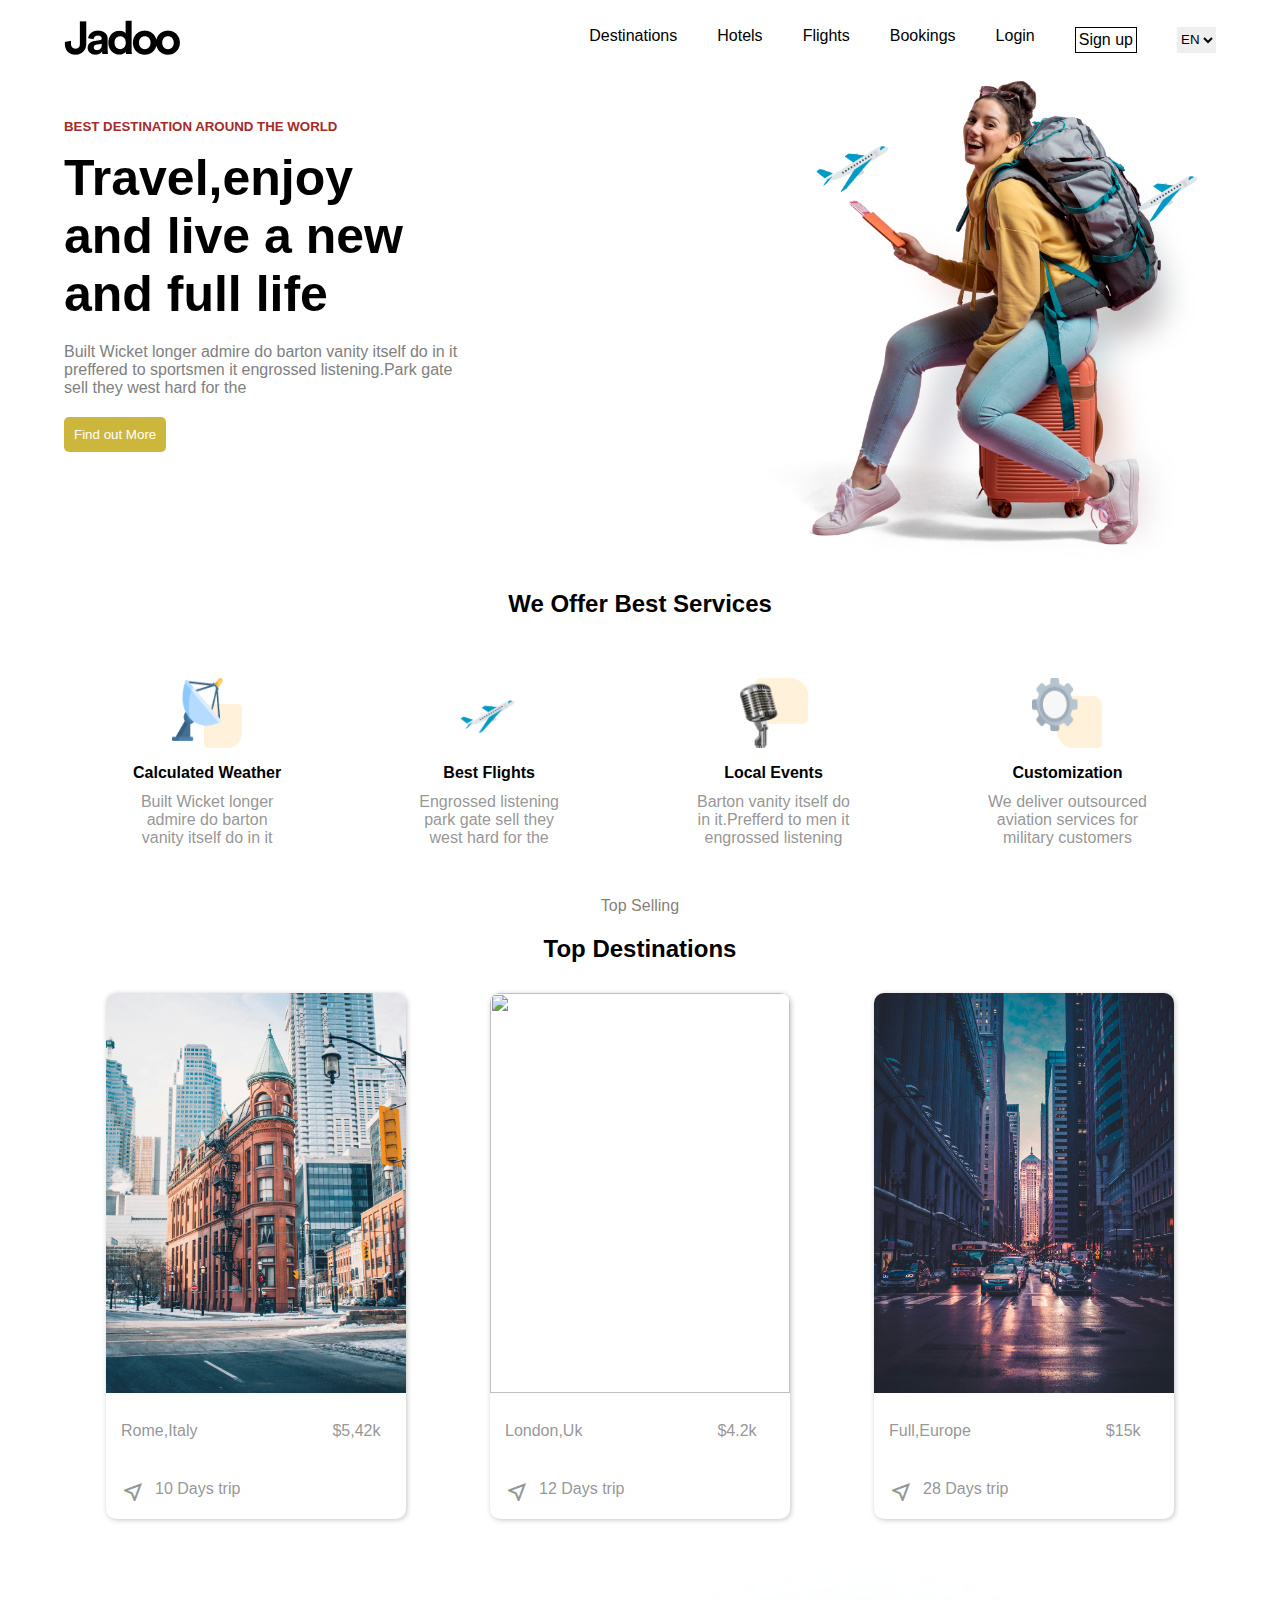
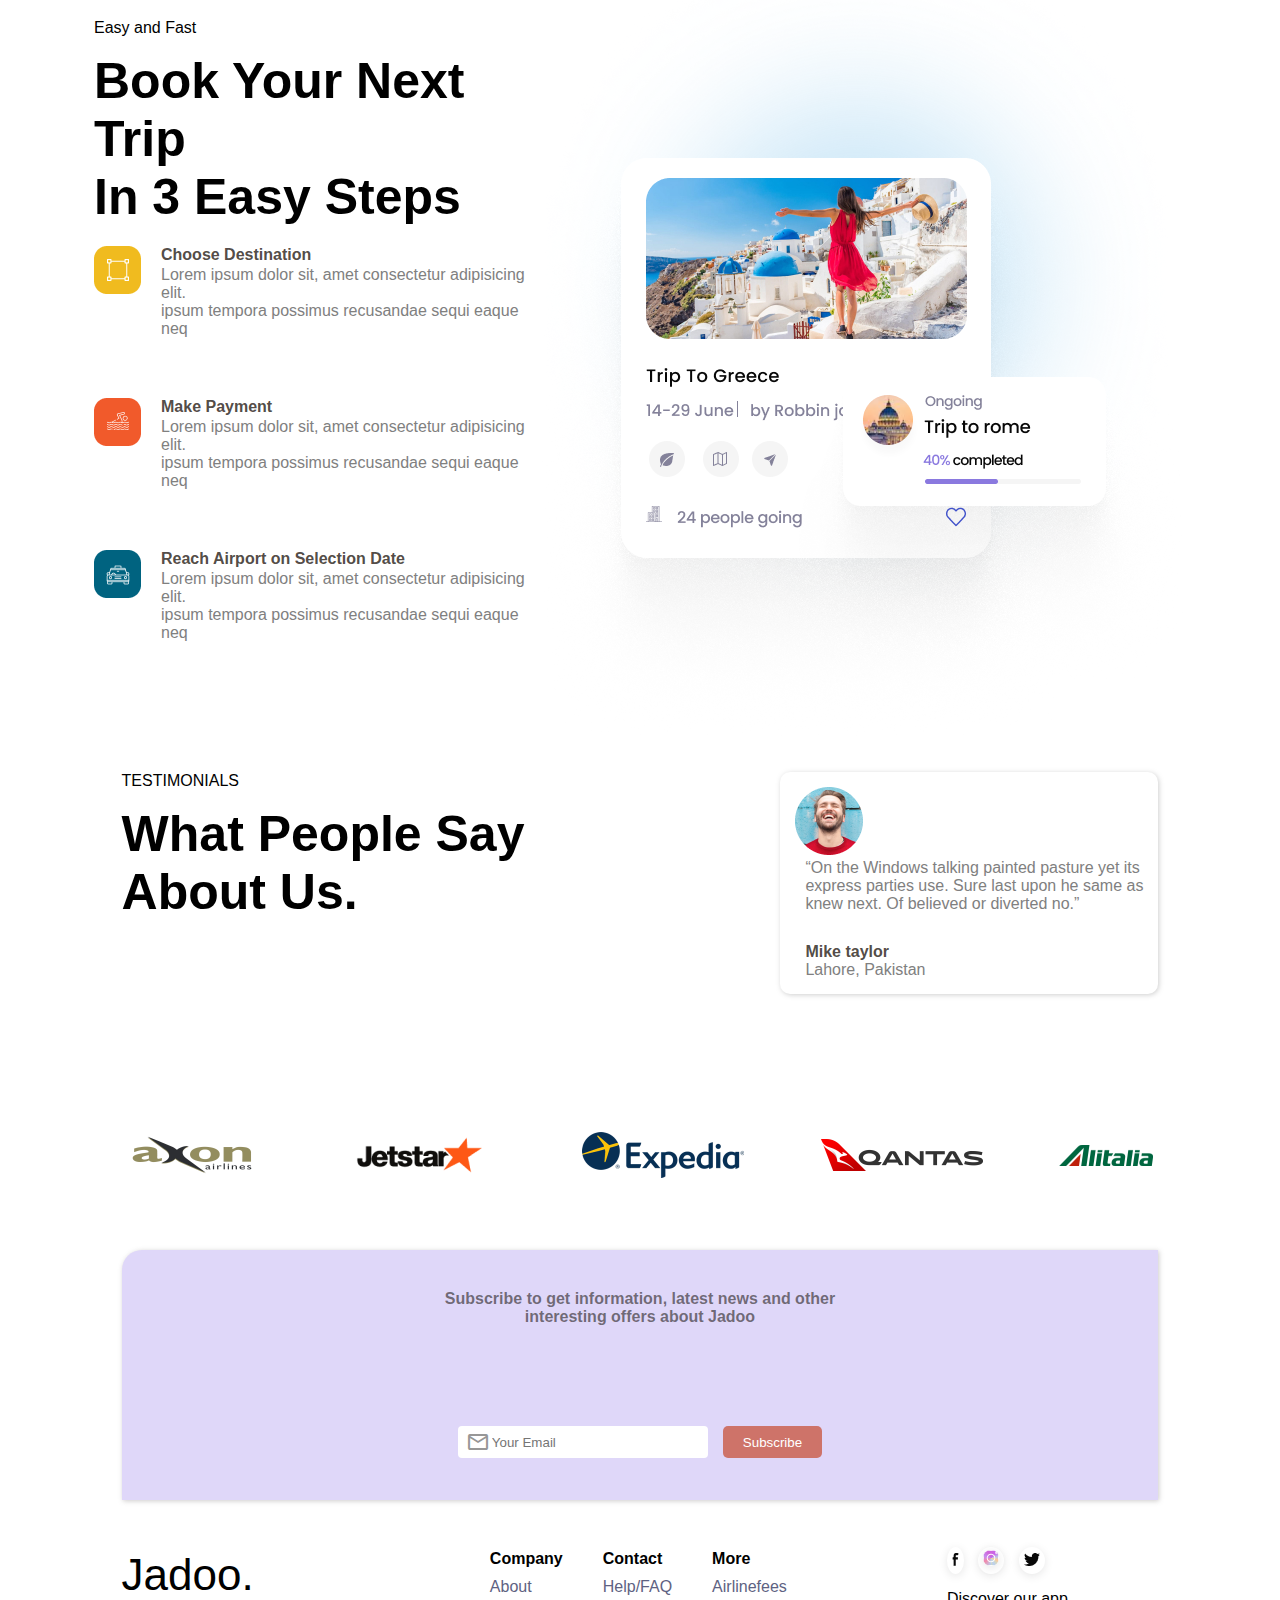
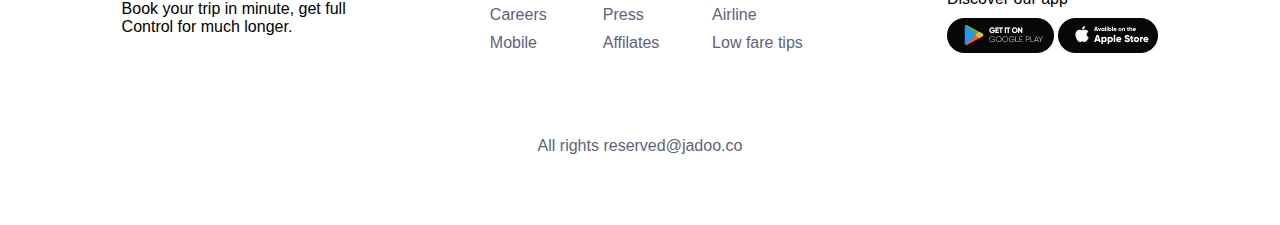
==== Landing Page/index.html @ abda8773 "landing page" ====
<!DOCTYPE html>
<html lang="en">
  <head>
    <meta charset="UTF-8" />
    <meta name="viewport" content="width=device-width, initial-scale=1.0" />
    <title>Travel Website</title>
    <link rel="stylesheet" href="index.css" />
    <link
      rel="stylesheet"
      href="https://fonts.googleapis.com/css2?family=Material+Symbols+Outlined:opsz,wght,FILL,GRAD@48,400,0,0"
    />
  </head>
  <body>
    <!--nav bar-->
    <div class="nav-container container">
      <div class="logo">
        <img src="Images/Jadoo.png" alt="" />
      </div>
      <nav class="nav">
        <a href="#">Destinations</a>
        <a href="#">Hotels</a>
        <a href="#">Flights</a>
        <a href="#">Bookings</a>
        <a href="#">Login</a>
        <a class="signup" href="#">Sign up</a>
        <select name="" id="dropdown">
          <option value="">EN</option>
        </select>
      </nav>
    </div>
    <!--hero-section-->
    <div class="hero-section container">
      <div>
        <h5>BEST DESTINATION AROUND THE WORLD</h5>
        <h1>
          Travel,enjoy <br />
          and live a new <br />
          and full life
        </h1>
        <p>
          Built Wicket longer admire do barton vanity itself do in it <br />
          preffered to sportsmen it engrossed listening.Park gate <br />
          sell they west hard for the
        </p>
        <button>Find out More</button>
      </div>
      <div>
        <img src="Images/Image.png" alt="" width="500px" />
      </div>
    </div>
    <!--service-section-->
    <div class="container">
      <h2 class="services">We Offer Best Services</h2>
      <div class="service-section">
        <div class="servicescard">
          <div class="Image">
            <img src="Images/Group 48.png" alt="" width="70px" />
          </div>
          <h4>Calculated Weather</h4>
          <p>
            Built Wicket longer <br />admire do barton <br />vanity itself do in
            it
          </p>
        </div>
        <div class="servicescard">
          <div class="Image">
            <img src="Images/plane.png" alt="" width="80px" />
          </div>
          <h4>Best Flights</h4>
          <p>
            Engrossed listening<br />park gate sell they<br />west hard for the
          </p>
        </div>
        <div class="servicescard">
          <div class="Image">
            <img src="Images/Group 50.png" alt="" width="70px" />
          </div>
          <h4>Local Events</h4>
          <p>
            Barton vanity itself do <br />in it.Prefferd to men it<br />engrossed
            listening
          </p>
        </div>
        <div class="servicescard">
          <div class="Image">
            <img src="Images/Group 49.png" alt="" width="70px" />
          </div>
          <h4>Customization</h4>
          <p>
            We deliver outsourced <br />aviation services for <br />military
            customers
          </p>
        </div>
      </div>
      <!--Destination section-->
    <div>
      <p class="intro-text">Top Selling</p>
      <h2 class="header">Top Destinations</h2>
      <div class="destination"> 
        <div class="card"> 
          <img src="Images/pic1.jpg" alt="">
          <div class="city"> 
            <p>Rome,Italy</p>
            <p>$5,42k</p>
          </div>
          <div class="span-tag">
          <span class="material-symbols-outlined">
            near_me
            </span>
            <span>10 Days trip</span>
          </div>
        </div>
        
        <div class="card">
          <img src="Images/pic2.jpg" alt="">
          <div class="city"> 
            <p>London,Uk</p>
            <p>$4.2k</p>
          </div>
          <div class="span-tag">
          <span class="material-symbols-outlined">
            near_me
            </span>
            <span>12 Days trip</span>
          </div>
        </div>
        <div class="card">
          <img src="Images/pic3.jpg" alt="">
          <div class="city"> 
            <p>Full,Europe</p>
            <p>$15k</p>
          </div>
          <div class="span-tag">
          <span class="material-symbols-outlined">
            near_me
            </span>
            <span>28 Days trip</span>
        </div>
      </div>
    </div>
    <!--Book a trip-->
    <div class="book-a-trip-wrapper"> 
      <!-- first child -->
      <div> 
        <p class="para">Easy and Fast</p>
        <h1 class="header-title">Book Your Next Trip <br>In 3 Easy Steps</h1>
        <div  class="image-text">
          <div>
            <div><img src="Images/Group 7.png" alt=""></div>
            <div>
              <h4>Choose Destination</h4>
              <p>Lorem ipsum dolor sit, amet consectetur adipisicing elit. <br>
                 ipsum tempora possimus recusandae sequi eaque neq</p>
            </div>
          </div>
          <div>
            <div><img src="Images/Group 12.png" alt=""></div>
            <div>
              <h4>Make Payment</h4>
              <p>Lorem ipsum dolor sit, amet consectetur adipisicing elit. <br>
                 ipsum tempora possimus recusandae sequi eaque neq</p>
            </div>
          </div>
          <div>
            <div><img src="Images/Group 11.png" alt=""></div>
            <div>
              <h4>Reach Airport on Selection Date</h4>
              <p>Lorem ipsum dolor sit, amet consectetur adipisicing elit. <br>
                 ipsum tempora possimus recusandae sequi eaque neq</p>
            </div>
          </div>
        </div>
      </div>
      <!-- end of first child -->

      <!-- second -->     
      <div>
        <img src="Images/image1.png" alt="">
      </div>
      <!-- end of image -->
    </div>
    <!-- </div> -->

    <!--Testimonial-section-->
    <div class="testimonial-section container"> 
      <!--first child-->
      <div>
        <p>TESTIMONIALS</p>
        <h1>What People Say <br> About Us.</h1>
      </div>
      <!--end of first child-->

      <!--second child-->
      <div class="testimonial">
        <!--img-->
        <div>
          <img src="Images/IMG.png" alt="">
        </div>
        <!--end of img-->
        <div>
          <p>“On the Windows talking painted pasture yet its <br> express parties use. Sure last upon he same as <br> knew next. Of believed or diverted no.”</p>
        </div>
        <div class="info">
        <p id="name-text">Mike taylor</p>
        <p>Lahore, Pakistan</p>
      </div>

      </div>
    </div>
    <!--end of testimonial-section-->

    <!--Logos-->
    <div class="logo-section container"> 
      <div>
        <img class="image-section" src="Images/image 27.png" alt="">
      </div>
      <div class="image-section">
        <img src="Images/image 28.png" alt="">
      </div>
      <div class="image-section">
        <img src="Images/image 29.png" alt="">
      </div>
      <div class="image-section">
        <img src="Images/image 30.png" alt="">
      </div>
      <div class="image-section">
        <img src="Images/image 31.png" alt="">
      </div>
    </div>
    <!--end of logos-->

    <!--subscription-section-->
    <div class="subscription-section container">
      <h4>Subscribe to get information, latest news and other <br>
        interesting offers about Jadoo</h4>
      <div class="form-wrapper">
        <div class="email-input">
          <span class="material-symbols-outlined">
            mail
            </span>
            <input type="email" placeholder="Your Email">
        </div>
        <button id="sub-btn">Subscribe</button>
        
      </div>
    </div>
 
    <!--end of subscription-section-->

    <!--footer-->
    <footer class="container"> 
     <div class="footer-container"> 
      <!--first child-->
      <div>
        <p class="company-name">Jadoo.</p>
        <p>Book your trip in minute, get full <br>
          Control for much longer.
          </p>
      </div>
      <!--end of first child-->

      <!--2nd child-->
    <div class="footer-content">
      <div>
        <h4>Company</h4>
        <p>About</p>
        <p>Careers</p>
        <p>Mobile</p>
      </div>
      <div>
        <h4>Contact</h4>
        <p>Help/FAQ</p>
        <p>Press</p>
        <p>Affilates</p>
      </div>
      <div>
        <h4>More</h4>
        <p>Airlinefees</p>
        <p>Airline</p>
        <p>Low fare tips</p>
      </div>
    </div>
      <!-- end of 2nd child-->

      <!--3rd child-->
      <div class="footer-img">
        <div class="social-media">
          <a href="facebook.com"> <img src="Images/Facebook Icon.png" alt=""></a>
          <a href="instagram.com"><img  class="img-2" src="Images/Group.png" alt=""></a>
          <a href="twitter.com"><img src="Images/Vector.png" alt=""></a>
          <!-- <img class="img-1" src="Images/Facebook Icon.png" alt="">
          <img class="img-2" src="Images/Group.png" alt="">
          <img class="img-1" src="Images/Vector.png" alt=""> -->
        </div>
        <div class="text-store">
          <p>Discover our app</p>
          <div>
            <img src="Images/Google Play.png" alt="">
            <img src="Images/Play Store.png" alt="">
          </div>
        </div>
      </div>
      <!--end of 3rd child-->
     </div>
    </footer>
    <!--end od footer-->
    <p class="rights-reserved">All rights reserved@jadoo.co</p>
    
    
  </body>
</html>
---- Landing Page/index.css ----
@import url('https://fonts.googleapis.com/css2?family=Poppins:ital,wght@0,100;0,200;0,300;0,400;0,500;0,600;0,700;0,800;0,900;1,100;1,200;1,300;1,400;1,500;1,600;1,700;1,800;1,900&family=Roboto:ital,wght@0,100;0,300;0,400;0,500;0,700;0,900;1,100;1,300;1,400;1,500;1,700;1,900&display=swap');
*{ 
    margin: 0;
    padding: 0;
    box-sizing: border-box;
}

body {
    font-family: Arial, sans-serif;
  }

.nav-container{ 
    display: flex;
    justify-content: space-between;
    align-items: center;
    padding: 20px 0;
}
.container{ 
    width: 90%;
    margin: 0 auto;
}
.nav{ 
    display: flex;
    gap: 40px;
}

.nav-container a{ 
    text-decoration: none;
    color: black;
}
.signup{ 
    border: 1px solid black;
    padding: 3px;
}
#dropdown{ 
    border: none;
}

.hero-section{ 
    display: flex;
    justify-content: space-between;
}

h5{ 
    color: brown;
    margin-top: 40px;
}
h1{ 
    font-size: 50px;
    margin-top: 15px;
}
.hero-section p{ 
    margin-top: 20px;
    color: grey;
}
.hero-section button{ 
    margin-top: 20px;
    border-radius: 5px;
    padding: 10px;
    background-color: rgba(196, 170, 28, 0.863);
    color: white;
    border: none;
}
/*service-section*/


.service-section{ 
    display: flex;
    justify-content: space-around;
    text-align: center;
}

.services{ 
    text-align: center;
    margin-top: 20px;
    margin-bottom: 30px;
}
.service-section h4{ 
    line-height: 10px;
}
.service-section p{ 
    color: black;
    margin-top: 15px;
}
.Image{ 
    display: flex;
    justify-content: center;
    width: 100%;
    height: 70px;
    margin-bottom: 20px;
}
.servicescard{ 
    padding: 30px;
    border-radius: 15px;
}
.servicescard:hover{ 
    box-shadow: 1px 1px 5px rgba(128, 127, 127, 0.377);
}
.servicescard p{ 
    color: rgba(128, 128, 128, 0.836);
}

/*Destination-section*/
.intro-text{ 
    text-align: center;
    color: rgba(107, 95, 85, 0.829);
    margin-top: 20px;
}
.destination{ 
    display: flex;
    justify-content: space-around;
    margin-bottom: 20px;
}
 .header{ 
    text-align: center;
    margin-top: 20px;
    margin-bottom: 30px;
}
 .destination img{ 
    width: 300px;
    height: 400px;
    
    
} 
.city{ 
    display: flex;
    gap: 50%;
    margin-top: 10px;
    color: rgba(128, 128, 128, 0.836);
    padding: 15px;
    
}
.span-tag{ 
    display: flex;
    gap: 10px;
    margin-top: 10px;
    padding: 15px;
}
span{ 
    color: rgba(128, 128, 128, 0.836);
}
.card{ 
    box-shadow: 1px 1px 5px rgba(61, 61, 61, 0.301);
    border-radius: 10px;
    overflow: hidden;
    height: fit-content;
}

/*book a trip*/
.book-a-trip-wrapper{ 
   margin: 30px;
   display: flex;
   justify-content: space-between;
   align-items: center;
}

.image-text{
    display: flex;
    flex-direction: column;
    gap: 10px;
}

.image-text>div{
    display: flex;
    gap: 20px;
    margin-top: 20px;
    margin-bottom: 30px;
}

.image-text>div h4{ 
    color: gray;
   margin-bottom: 2px;
   color: rgba(54, 46, 40, 0.87);
}
.image-text p{ 
    color: gray;
}

/*testimonial-section*/

.testimonial-section{ 
    display: flex;
    justify-content: space-between;
}

.testimonial{ 
    box-shadow: 1px 1px 5px rgba(128, 127, 127, 0.377);
    padding: 15px;
    border-radius: 10px;
}

.testimonial p{ 
    padding-left: 10px;
    color: gray;
}
.info{ 
   margin-top: 30px;
}
#name-text{ 
    color: rgba(54, 46, 40, 0.87);
    font-weight: 600;
}

/*logo-section*/
.logo-section{ 
    display: flex;
    justify-content: space-between;
    margin-top: 70px;
    align-items: center;
}
.logo-section img{ 
    object-fit: contain;
    width: 100%;
}
.image-section{ 
    padding: 10px 5px; 
    border-radius: 15px;
}


/*subscription-section*/

.subscription-section{
    padding: 40px;
    border-radius: 20px 0 0 0;
    box-shadow: 1px 1px 5px rgba(122, 118, 118, 0.377);
    background-color: #DFD7F9;
    height: 250px;
    /* margin: 0 auto; */
    
}
.subscription-section h4{ 
    text-align: center;
    color: rgba(27, 22, 18, 0.589);
    margin-bottom: 30px;
}

.form-wrapper{ 
    display: flex;
    justify-content: center;
    gap: 15px; 
    align-items: stretch;
    margin-top: 100px;

}
.email-input{ 
    border: none;
    background-color: white;
    border-radius: 4px;
    display: flex;
    align-items: center;
    padding: 4px 8px;
    width: 250px;
}
.email-input input{ 
    border-radius: 5px;
    padding: 2px;
    background-color: white;
    border: none;
}

.email-input input:focus{
    outline: none;
    border: none;

}
#sub-btn{ 
    background-color: #ca5e4dd5;
    padding: 5px 20px;
    border: none;
    border-radius: 5px;
    color: white;
}

/*footer-container*/

.footer-container{ 
    display: flex;
    justify-content: space-between;
    margin-top: 50px;
}

.company-name{
    font-weight: 500;
    font-size: 44px;
}

.footer-content{ 
    display: flex;
    justify-content: space-between;
    gap: 40px;
}

.footer-content p{ 
    color:#5E6282;
    margin-top: 10px;
}

.rights-reserved{ 
    text-align: center;
    margin-top: 80px;
    margin-bottom: 70px;
    color: #5E6282;
}
.img-2{ 
    box-shadow: 0px 2px 10px 0px #0000001A;
    border-radius: 50%;
    background: conic-gradient(from 180deg at 50% 50%, #B8D2F1 0deg, #F289AA 60deg, #C68BF0 106.09deg, #D164DA 153.75deg, #C963E8 221.25deg, #BFC2E8 258.75deg, #FFC999 288.75deg, #D0D8C9 315deg, #BAD0F1 334.13deg, #CED8CB 358.97deg, rgba(255, 255, 255, 0) 360deg);
    }
 
.social-media a{ 
    width: 41px;
    height: 41px;
    padding: 5px;
    box-shadow: 0px 2px 10px 0px #0000001A;
    margin-right: 10px;
    border-radius: 50%;
}
.text-store{ 
    display: flex;
    flex-direction: column;
    gap: 10px;
    margin-top: 20px;
}
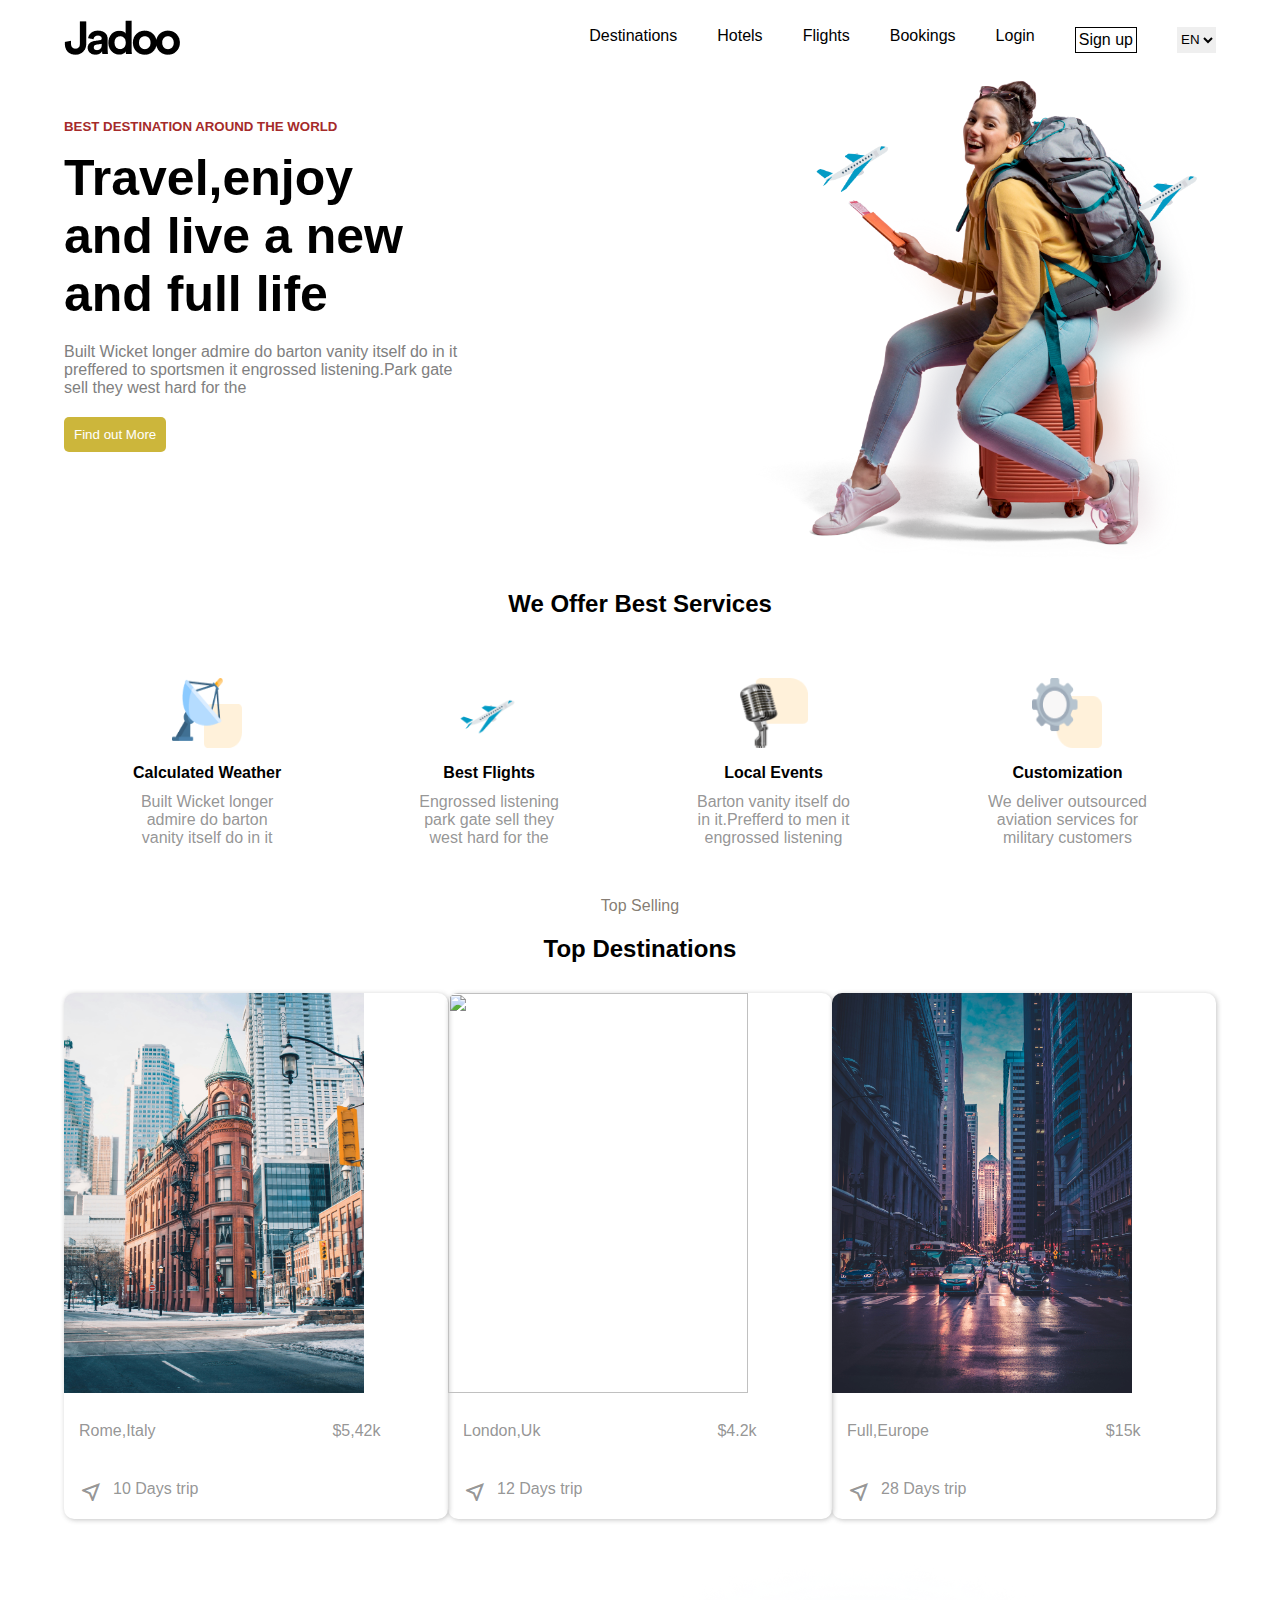
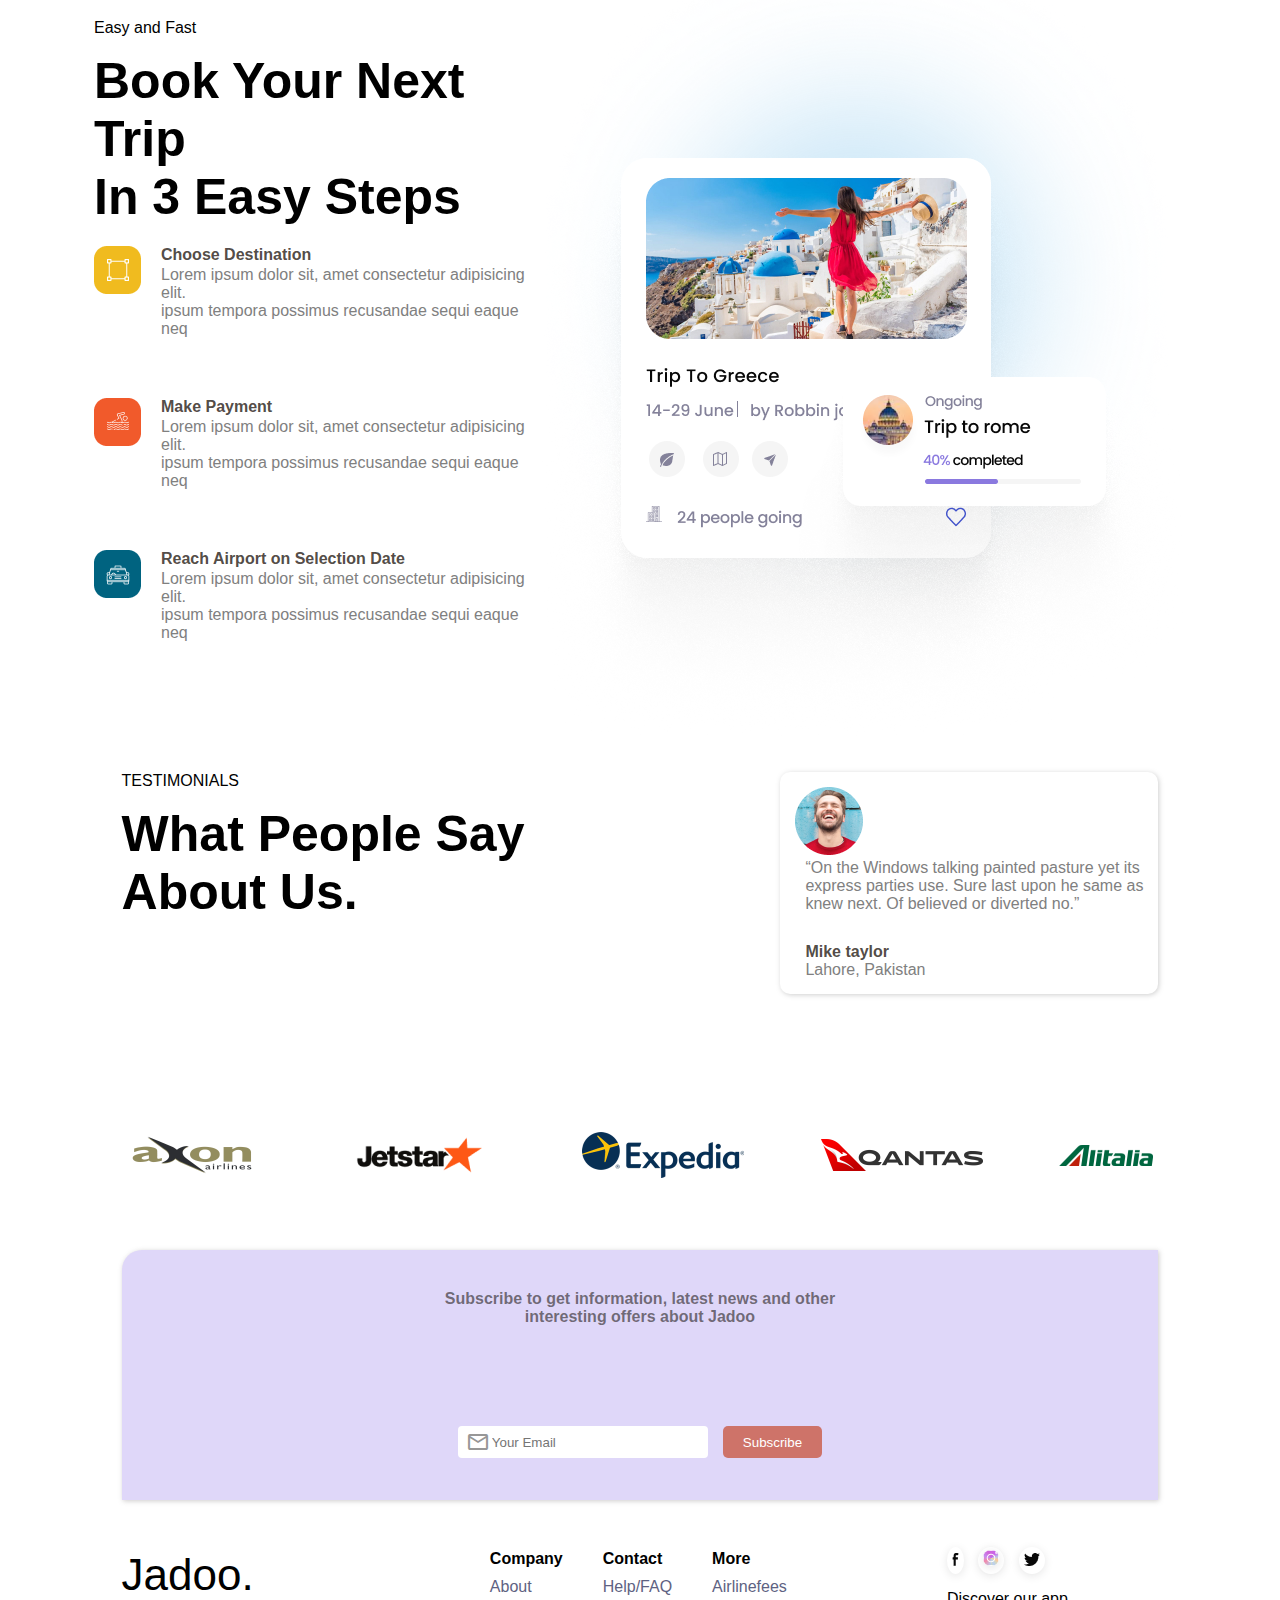
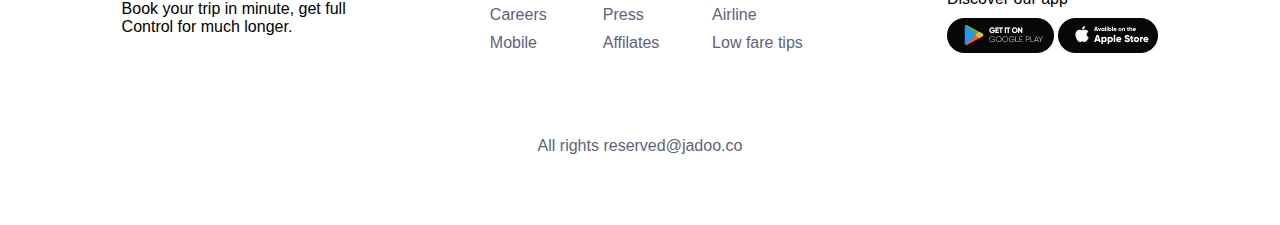
==== commit dd1ef5b5: "responsive" ====
--- a/Landing Page/index.html
+++ b/Landing Page/index.html
@@ -186,7 +186,7 @@
       <!--first child-->
       <div>
         <p>TESTIMONIALS</p>
-        <h1>What People Say <br> About Us.</h1>
+        <h1 class="testi-header">What People Say <br> About Us.</h1>
       </div>
       <!--end of first child-->
 
--- a/Landing Page/index.css
+++ b/Landing Page/index.css
@@ -1,324 +1,360 @@
-@import url('https://fonts.googleapis.com/css2?family=Poppins:ital,wght@0,100;0,200;0,300;0,400;0,500;0,600;0,700;0,800;0,900;1,100;1,200;1,300;1,400;1,500;1,600;1,700;1,800;1,900&family=Roboto:ital,wght@0,100;0,300;0,400;0,500;0,700;0,900;1,100;1,300;1,400;1,500;1,700;1,900&display=swap');
-*{ 
-    margin: 0;
-    padding: 0;
-    box-sizing: border-box;
+@import url("https://fonts.googleapis.com/css2?family=Poppins:ital,wght@0,100;0,200;0,300;0,400;0,500;0,600;0,700;0,800;0,900;1,100;1,200;1,300;1,400;1,500;1,600;1,700;1,800;1,900&family=Roboto:ital,wght@0,100;0,300;0,400;0,500;0,700;0,900;1,100;1,300;1,400;1,500;1,700;1,900&display=swap");
+* {
+  margin: 0;
+  padding: 0;
+  box-sizing: border-box;
 }
 
 body {
-    font-family: Arial, sans-serif;
-  }
-
-.nav-container{ 
-    display: flex;
+  font-family: Arial, sans-serif;
+}
+
+.nav-container {
+  display: flex;
+  justify-content: space-between;
+  align-items: center;
+  padding: 20px 0;
+}
+.container {
+  width: 90%;
+  margin: 0 auto;
+}
+.nav {
+  display: flex;
+  gap: 40px;
+}
+
+.nav-container a {
+  text-decoration: none;
+  color: black;
+}
+.signup {
+  border: 1px solid black;
+  padding: 3px;
+}
+#dropdown {
+  border: none;
+}
+
+.hero-section {
+  display: flex;
+  justify-content: space-between;
+}
+
+h5 {
+  color: brown;
+  margin-top: 40px;
+}
+h1 {
+  font-size: 50px;
+  margin-top: 15px;
+}
+.hero-section p {
+  margin-top: 20px;
+  color: grey;
+}
+.hero-section button {
+  margin-top: 20px;
+  border-radius: 5px;
+  padding: 10px;
+  background-color: rgba(196, 170, 28, 0.863);
+  color: white;
+  border: none;
+}
+/*service-section*/
+
+.service-section {
+  display: flex;
+  justify-content: space-around;
+  text-align: center;
+}
+
+.services {
+  text-align: center;
+  margin-top: 20px;
+  margin-bottom: 30px;
+}
+.service-section h4 {
+  line-height: 10px;
+}
+.service-section p {
+  color: black;
+  margin-top: 15px;
+}
+.Image {
+  display: flex;
+  justify-content: center;
+  width: 100%;
+  height: 70px;
+  margin-bottom: 20px;
+}
+.servicescard {
+  padding: 30px;
+  border-radius: 15px;
+}
+.servicescard:hover {
+  box-shadow: 1px 1px 5px rgba(128, 127, 127, 0.377);
+}
+.servicescard p {
+  color: rgba(128, 128, 128, 0.836);
+}
+
+/*Destination-section*/
+.intro-text {
+  text-align: center;
+  color: rgba(107, 95, 85, 0.829);
+  margin-top: 20px;
+}
+.destination {
+  display: flex;
+  justify-content: space-around;
+  margin-bottom: 20px;
+}
+.header {
+  text-align: center;
+  margin-top: 20px;
+  margin-bottom: 30px;
+}
+.destination img {
+  width: 300px;
+  height: 400px;
+}
+.city {
+  display: flex;
+  gap: 50%;
+  margin-top: 10px;
+  color: rgba(128, 128, 128, 0.836);
+  padding: 15px;
+}
+.span-tag {
+  display: flex;
+  gap: 10px;
+  margin-top: 10px;
+  padding: 15px;
+}
+span {
+  color: rgba(128, 128, 128, 0.836);
+}
+.card {
+  box-shadow: 1px 1px 5px rgba(61, 61, 61, 0.301);
+  border-radius: 10px;
+  overflow: hidden;
+  height: fit-content;
+  width: 100%;
+}
+
+/*book a trip*/
+.book-a-trip-wrapper {
+  margin: 30px;
+  display: flex;
+  justify-content: space-between;
+  align-items: center;
+}
+
+.image-text {
+  display: flex;
+  flex-direction: column;
+  gap: 10px;
+}
+
+.image-text > div {
+  display: flex;
+  gap: 20px;
+  margin-top: 20px;
+  margin-bottom: 30px;
+}
+
+.image-text > div h4 {
+  color: gray;
+  margin-bottom: 2px;
+  color: rgba(54, 46, 40, 0.87);
+}
+.image-text p {
+  color: gray;
+}
+
+/*testimonial-section*/
+
+.testimonial-section {
+  display: flex;
+  justify-content: space-between;
+}
+
+.testimonial {
+  box-shadow: 1px 1px 5px rgba(128, 127, 127, 0.377);
+  padding: 15px;
+  border-radius: 10px;
+}
+
+.testimonial p {
+  padding-left: 10px;
+  color: gray;
+}
+.info {
+  margin-top: 30px;
+}
+#name-text {
+  color: rgba(54, 46, 40, 0.87);
+  font-weight: 600;
+}
+
+/*logo-section*/
+.logo-section {
+  display: flex;
+  justify-content: space-between;
+  margin-top: 70px;
+  align-items: center;
+}
+.logo-section img {
+  object-fit: contain;
+  width: 100%;
+}
+.image-section {
+  padding: 10px 5px;
+  border-radius: 15px;
+}
+
+/*subscription-section*/
+
+.subscription-section {
+  padding: 40px;
+  border-radius: 20px 0 0 0;
+  box-shadow: 1px 1px 5px rgba(122, 118, 118, 0.377);
+  background-color: #dfd7f9;
+  height: 250px;
+  /* margin: 0 auto; */
+}
+.subscription-section h4 {
+  text-align: center;
+  color: rgba(27, 22, 18, 0.589);
+  margin-bottom: 30px;
+}
+
+.form-wrapper {
+  display: flex;
+  justify-content: center;
+  gap: 15px;
+  align-items: stretch;
+  margin-top: 100px;
+}
+.email-input {
+  border: none;
+  background-color: white;
+  border-radius: 4px;
+  display: flex;
+  align-items: center;
+  padding: 4px 8px;
+  width: 250px;
+}
+.email-input input {
+  border-radius: 5px;
+  padding: 2px;
+  background-color: white;
+  border: none;
+}
+
+.email-input input:focus {
+  outline: none;
+  border: none;
+}
+#sub-btn {
+  background-color: #ca5e4dd5;
+  padding: 5px 20px;
+  border: none;
+  border-radius: 5px;
+  color: white;
+}
+
+/*footer-container*/
+
+.footer-container {
+  display: flex;
+  justify-content: space-between;
+  margin-top: 50px;
+}
+
+.company-name {
+  font-weight: 500;
+  font-size: 44px;
+}
+
+.footer-content {
+  display: flex;
+  justify-content: space-between;
+  gap: 40px;
+}
+
+.footer-content p {
+  color: #5e6282;
+  margin-top: 10px;
+}
+
+.rights-reserved {
+  text-align: center;
+  margin-top: 80px;
+  margin-bottom: 70px;
+  color: #5e6282;
+}
+.img-2 {
+  box-shadow: 0px 2px 10px 0px #0000001a;
+  border-radius: 50%;
+  background: conic-gradient(
+    from 180deg at 50% 50%,
+    #b8d2f1 0deg,
+    #f289aa 60deg,
+    #c68bf0 106.09deg,
+    #d164da 153.75deg,
+    #c963e8 221.25deg,
+    #bfc2e8 258.75deg,
+    #ffc999 288.75deg,
+    #d0d8c9 315deg,
+    #bad0f1 334.13deg,
+    #ced8cb 358.97deg,
+    rgba(255, 255, 255, 0) 360deg
+  );
+}
+
+.social-media a {
+  width: 41px;
+  height: 41px;
+  padding: 5px;
+  box-shadow: 0px 2px 10px 0px #0000001a;
+  margin-right: 10px;
+  border-radius: 50%;
+}
+.text-store {
+  display: flex;
+  flex-direction: column;
+  gap: 10px;
+  margin-top: 20px;
+}
+
+/*media queries*/
+@media only screen and (max-width: 600px) {
+  .hero-section {
+    flex-direction: column;
     justify-content: space-between;
-    align-items: center;
-    padding: 20px 0;
-}
-.container{ 
-    width: 90%;
-    margin: 0 auto;
-}
-.nav{ 
-    display: flex;
-    gap: 40px;
-}
-
-.nav-container a{ 
-    text-decoration: none;
-    color: black;
-}
-.signup{ 
-    border: 1px solid black;
-    padding: 3px;
-}
-#dropdown{ 
-    border: none;
-}
-
-.hero-section{ 
-    display: flex;
-    justify-content: space-between;
-}
-
-h5{ 
-    color: brown;
-    margin-top: 40px;
-}
-h1{ 
-    font-size: 50px;
-    margin-top: 15px;
-}
-.hero-section p{ 
-    margin-top: 20px;
-    color: grey;
-}
-.hero-section button{ 
-    margin-top: 20px;
-    border-radius: 5px;
-    padding: 10px;
-    background-color: rgba(196, 170, 28, 0.863);
-    color: white;
-    border: none;
-}
-/*service-section*/
-
-
-.service-section{ 
-    display: flex;
-    justify-content: space-around;
-    text-align: center;
-}
-
-.services{ 
-    text-align: center;
-    margin-top: 20px;
-    margin-bottom: 30px;
-}
-.service-section h4{ 
-    line-height: 10px;
-}
-.service-section p{ 
-    color: black;
-    margin-top: 15px;
-}
-.Image{ 
-    display: flex;
-    justify-content: center;
-    width: 100%;
-    height: 70px;
-    margin-bottom: 20px;
-}
-.servicescard{ 
-    padding: 30px;
-    border-radius: 15px;
-}
-.servicescard:hover{ 
-    box-shadow: 1px 1px 5px rgba(128, 127, 127, 0.377);
-}
-.servicescard p{ 
-    color: rgba(128, 128, 128, 0.836);
-}
-
-/*Destination-section*/
-.intro-text{ 
-    text-align: center;
-    color: rgba(107, 95, 85, 0.829);
-    margin-top: 20px;
-}
-.destination{ 
-    display: flex;
-    justify-content: space-around;
-    margin-bottom: 20px;
-}
- .header{ 
-    text-align: center;
-    margin-top: 20px;
-    margin-bottom: 30px;
-}
- .destination img{ 
-    width: 300px;
-    height: 400px;
-    
-    
-} 
-.city{ 
-    display: flex;
-    gap: 50%;
-    margin-top: 10px;
-    color: rgba(128, 128, 128, 0.836);
-    padding: 15px;
-    
-}
-.span-tag{ 
-    display: flex;
-    gap: 10px;
-    margin-top: 10px;
-    padding: 15px;
-}
-span{ 
-    color: rgba(128, 128, 128, 0.836);
-}
-.card{ 
-    box-shadow: 1px 1px 5px rgba(61, 61, 61, 0.301);
-    border-radius: 10px;
-    overflow: hidden;
-    height: fit-content;
-}
-
-/*book a trip*/
-.book-a-trip-wrapper{ 
-   margin: 30px;
-   display: flex;
-   justify-content: space-between;
-   align-items: center;
-}
-
-.image-text{
-    display: flex;
-    flex-direction: column;
-    gap: 10px;
-}
-
-.image-text>div{
-    display: flex;
+  }
+  .service-section{ 
+    flex-direction: column;
+}
+.destination {
+    flex-direction: column;
     gap: 20px;
-    margin-top: 20px;
-    margin-bottom: 30px;
-}
-
-.image-text>div h4{ 
-    color: gray;
-   margin-bottom: 2px;
-   color: rgba(54, 46, 40, 0.87);
-}
-.image-text p{ 
-    color: gray;
-}
-
-/*testimonial-section*/
-
-.testimonial-section{ 
-    display: flex;
-    justify-content: space-between;
-}
-
-.testimonial{ 
-    box-shadow: 1px 1px 5px rgba(128, 127, 127, 0.377);
-    padding: 15px;
-    border-radius: 10px;
-}
-
-.testimonial p{ 
-    padding-left: 10px;
-    color: gray;
-}
-.info{ 
-   margin-top: 30px;
-}
-#name-text{ 
-    color: rgba(54, 46, 40, 0.87);
-    font-weight: 600;
-}
-
-/*logo-section*/
-.logo-section{ 
-    display: flex;
-    justify-content: space-between;
-    margin-top: 70px;
-    align-items: center;
-}
-.logo-section img{ 
-    object-fit: contain;
-    width: 100%;
-}
-.image-section{ 
-    padding: 10px 5px; 
-    border-radius: 15px;
-}
-
-
-/*subscription-section*/
-
-.subscription-section{
-    padding: 40px;
-    border-radius: 20px 0 0 0;
-    box-shadow: 1px 1px 5px rgba(122, 118, 118, 0.377);
-    background-color: #DFD7F9;
-    height: 250px;
-    /* margin: 0 auto; */
-    
-}
-.subscription-section h4{ 
-    text-align: center;
-    color: rgba(27, 22, 18, 0.589);
-    margin-bottom: 30px;
-}
-
-.form-wrapper{ 
-    display: flex;
-    justify-content: center;
-    gap: 15px; 
-    align-items: stretch;
-    margin-top: 100px;
-
-}
-.email-input{ 
-    border: none;
-    background-color: white;
-    border-radius: 4px;
-    display: flex;
-    align-items: center;
-    padding: 4px 8px;
-    width: 250px;
-}
-.email-input input{ 
-    border-radius: 5px;
-    padding: 2px;
-    background-color: white;
-    border: none;
-}
-
-.email-input input:focus{
-    outline: none;
-    border: none;
-
-}
-#sub-btn{ 
-    background-color: #ca5e4dd5;
-    padding: 5px 20px;
-    border: none;
-    border-radius: 5px;
-    color: white;
-}
-
-/*footer-container*/
-
-.footer-container{ 
-    display: flex;
-    justify-content: space-between;
-    margin-top: 50px;
-}
-
-.company-name{
-    font-weight: 500;
-    font-size: 44px;
-}
-
-.footer-content{ 
-    display: flex;
-    justify-content: space-between;
-    gap: 40px;
-}
-
-.footer-content p{ 
-    color:#5E6282;
-    margin-top: 10px;
-}
-
-.rights-reserved{ 
-    text-align: center;
-    margin-top: 80px;
-    margin-bottom: 70px;
-    color: #5E6282;
-}
-.img-2{ 
-    box-shadow: 0px 2px 10px 0px #0000001A;
-    border-radius: 50%;
-    background: conic-gradient(from 180deg at 50% 50%, #B8D2F1 0deg, #F289AA 60deg, #C68BF0 106.09deg, #D164DA 153.75deg, #C963E8 221.25deg, #BFC2E8 258.75deg, #FFC999 288.75deg, #D0D8C9 315deg, #BAD0F1 334.13deg, #CED8CB 358.97deg, rgba(255, 255, 255, 0) 360deg);
-    }
- 
-.social-media a{ 
-    width: 41px;
-    height: 41px;
-    padding: 5px;
-    box-shadow: 0px 2px 10px 0px #0000001A;
-    margin-right: 10px;
-    border-radius: 50%;
-}
-.text-store{ 
-    display: flex;
-    flex-direction: column;
-    gap: 10px;
-    margin-top: 20px;
-}+  }
+  .book-a-trip-wrapper {
+    flex-direction: column;
+  }
+  .header-title{ 
+    font-size: 35px;
+    color: lightblue;
+  }
+  .testimonial-section {
+    flex-direction: column;
+    gap: 30px;
+  }
+  .testi-header{
+    font-size: 35px;
+  }
+
+}
